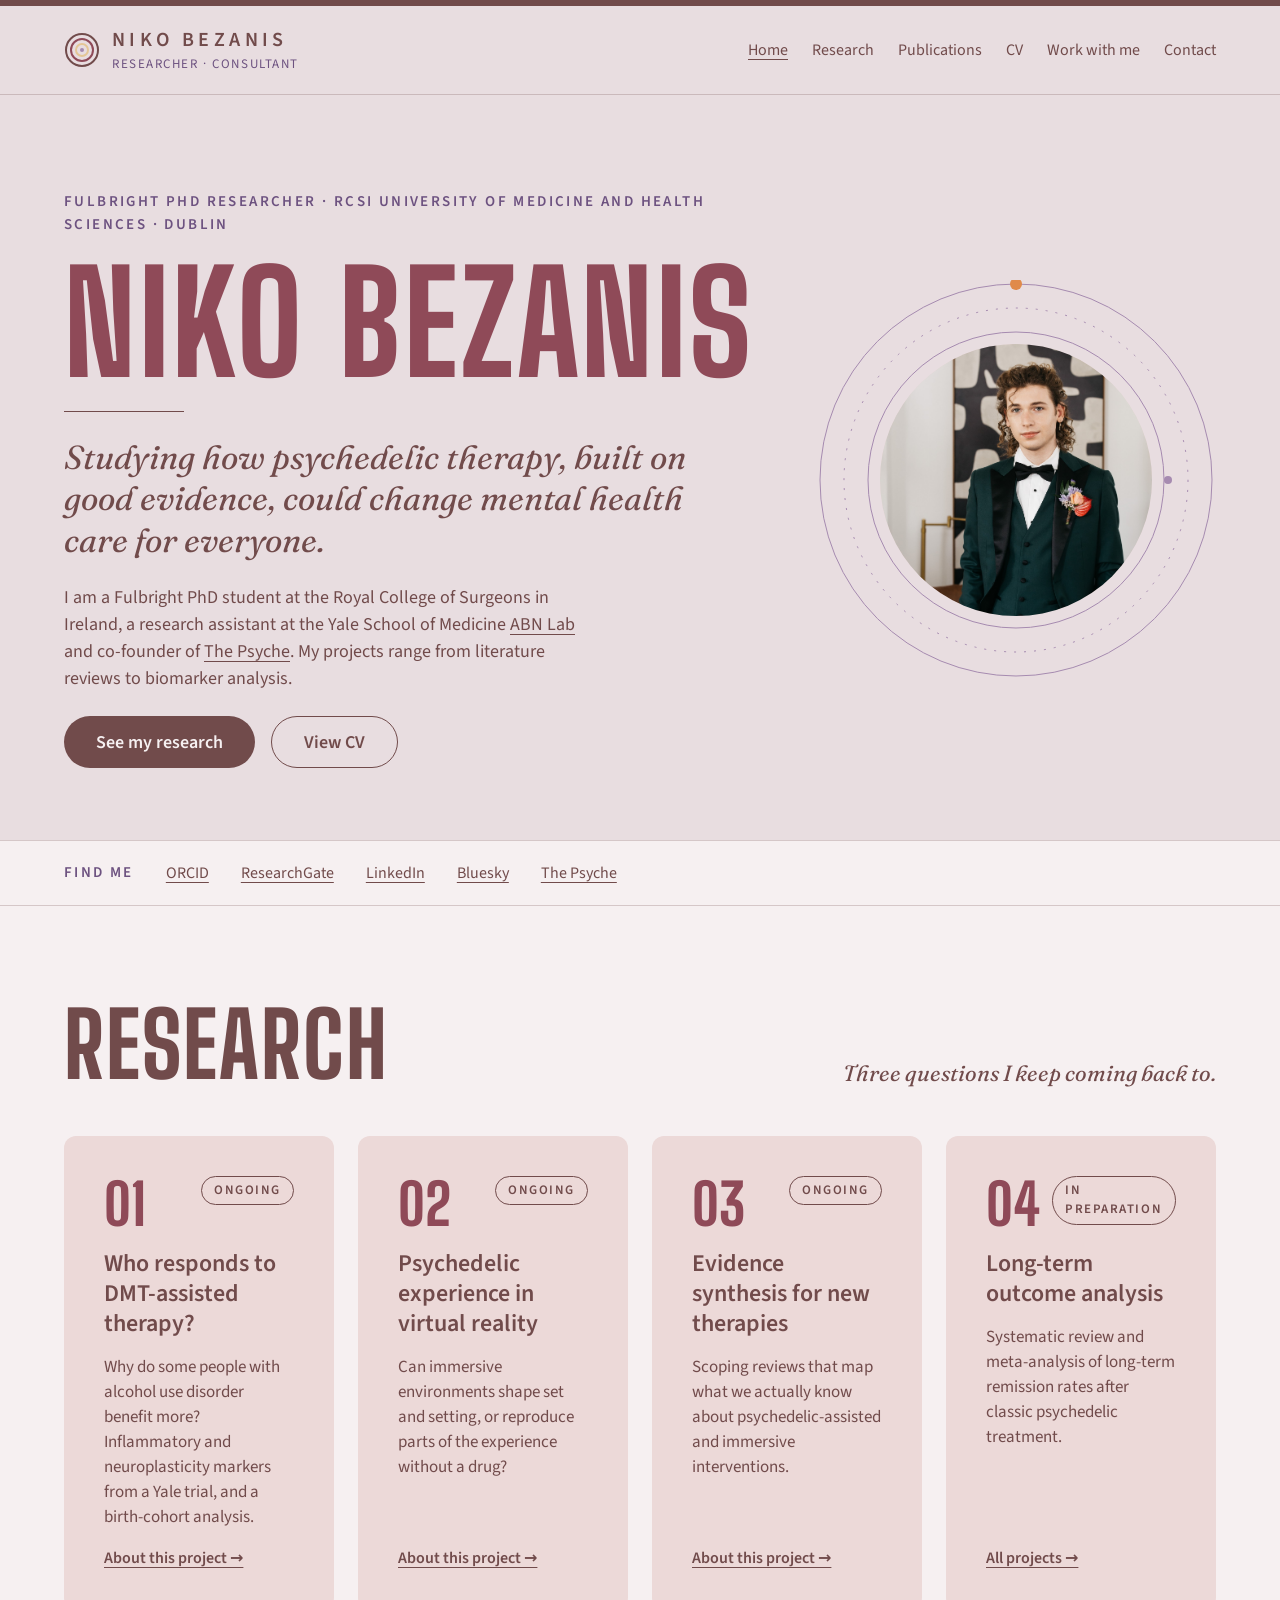
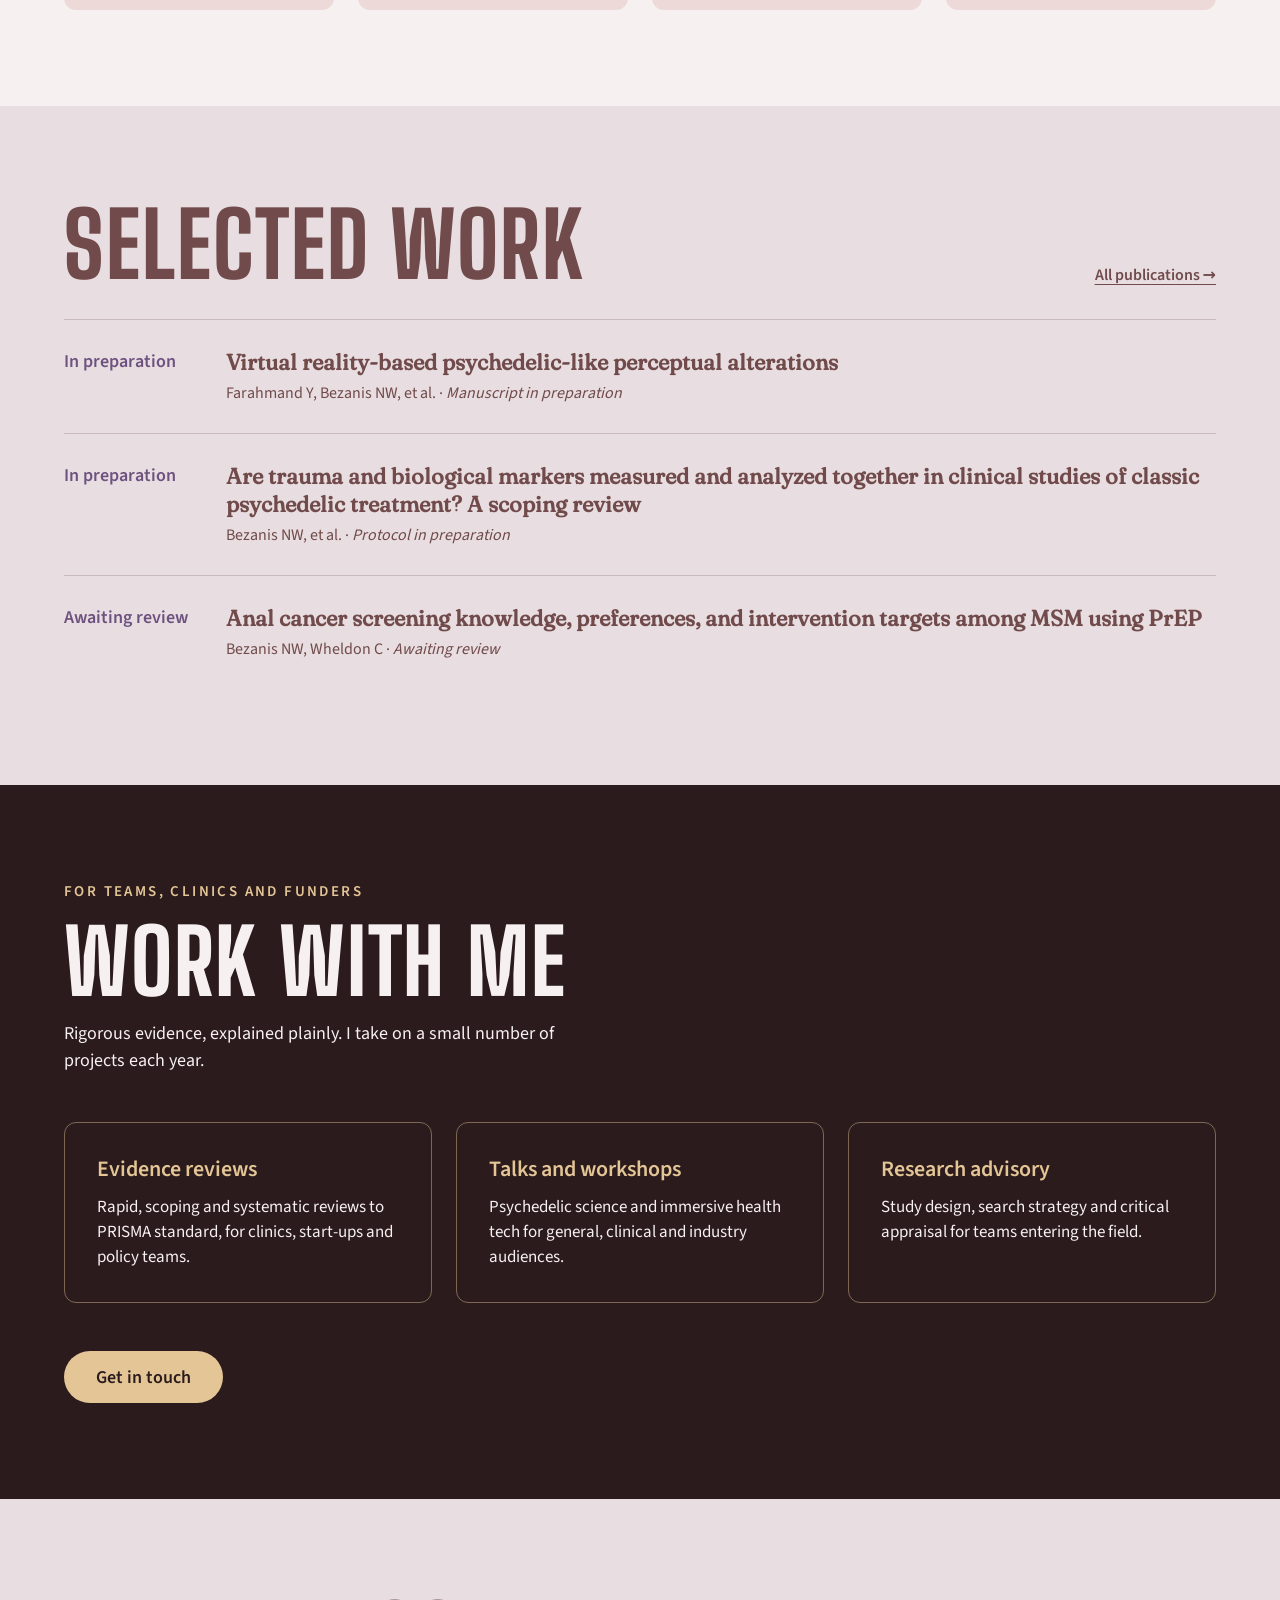
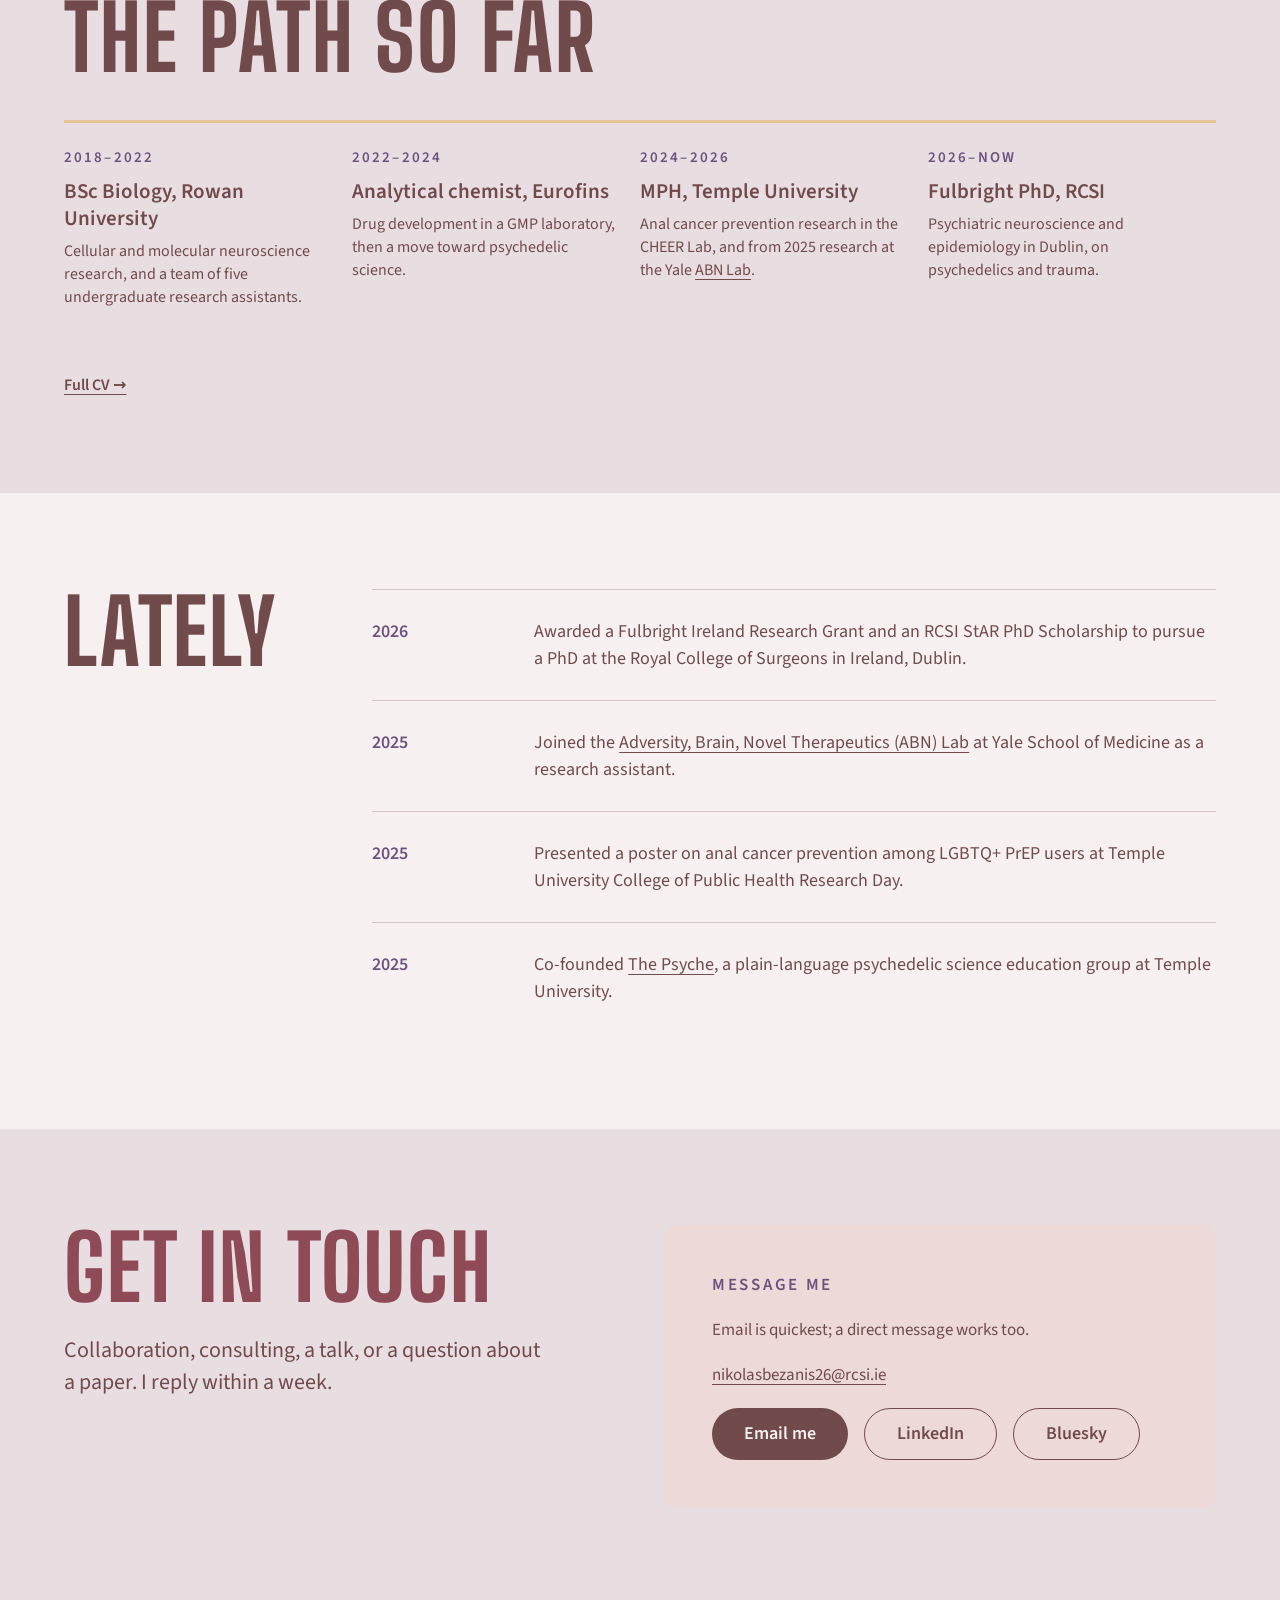
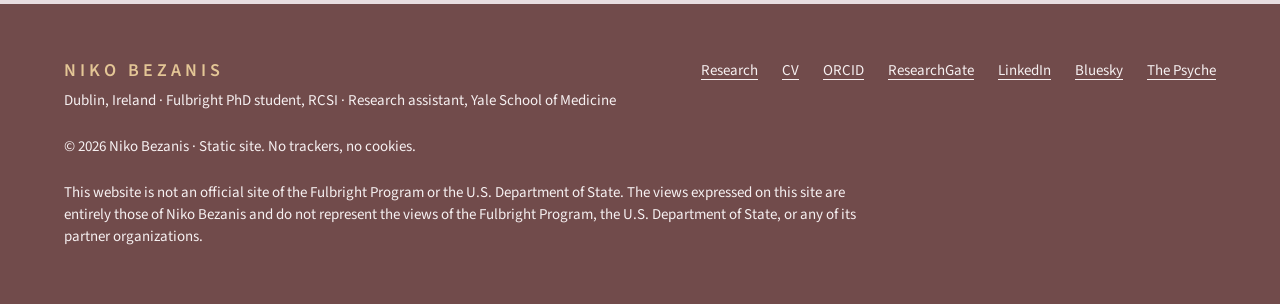
==== index.html @ 5fc147e3 "Publish 2026-11-17 edits: day-only theme, email, ABN links, CV updates" ====
<!doctype html>
<html lang="en">
<head>
<meta charset="utf-8">
<meta name="viewport" content="width=device-width, initial-scale=1">
<title>Niko Bezanis | Psychedelic science PhD researcher, RCSI</title>
<meta name="description" content="Niko Bezanis is a Fulbright PhD researcher at RCSI Dublin studying psychedelic therapy, trauma and biological markers of treatment response. Research, publications, CV and contact.">
<meta property="og:type" content="profile">
<meta property="og:title" content="Niko Bezanis | Fulbright PhD researcher, RCSI Dublin">
<meta property="og:description" content="Research on psychedelic therapy, trauma and biological markers of treatment response.">
<meta property="og:image" content="https://bezanisniko-del.github.io/portrait.jpg">
<link rel="canonical" href="https://bezanisniko-del.github.io/">
<meta property="og:url" content="https://bezanisniko-del.github.io/">
<meta property="og:site_name" content="Niko Bezanis">
<meta name="twitter:card" content="summary">
<link rel="icon" href="favicon.svg" type="image/svg+xml">
<link rel="icon" href="data:image/svg+xml,%3Csvg xmlns='http://www.w3.org/2000/svg' viewBox='0 0 36 36'%3E%3Ccircle cx='18' cy='18' r='16' fill='none' stroke='%23714b4b' stroke-width='3'/%3E%3Ccircle cx='18' cy='18' r='10' fill='none' stroke='%238f4a58' stroke-width='3'/%3E%3Ccircle cx='18' cy='18' r='4' fill='%23a68bb0'/%3E%3C/svg%3E">
<link rel="stylesheet" href="style.css">
<script type="application/ld+json">
{
  "@context": "https://schema.org",
  "@type": "ProfilePage",
  "url": "https://bezanisniko-del.github.io/",
  "dateModified": "2026-11-21",
  "mainEntity": {
  "@type": "Person",
  "@id": "https://bezanisniko-del.github.io/#person",
  "name": "Niko Bezanis",
  "url": "https://bezanisniko-del.github.io/",
  "image": "https://bezanisniko-del.github.io/portrait.jpg",
  "jobTitle": "Fulbright PhD researcher",
  "description": "PhD researcher in psychiatric neuroscience and epidemiology, studying psychedelic therapy, trauma and biological markers of treatment response.",
  "affiliation": [
    { "@type": "CollegeOrUniversity", "name": "RCSI University of Medicine and Health Sciences", "address": "Dublin, Ireland" },
    { "@type": "CollegeOrUniversity", "name": "Yale School of Medicine" }
  ],
  "alumniOf": [
    { "@type": "CollegeOrUniversity", "name": "Temple University" },
    { "@type": "CollegeOrUniversity", "name": "Rowan University" }
  ],
  "alternateName": "Nikolas Bezanis",
  "award": ["Fulbright Ireland Research Grant (2026)", "RCSI StAR (Strategic Academic Recruitment) PhD Scholarship (2026)"],
  "knowsAbout": ["Psychedelic-assisted therapy", "Alcohol use disorder", "Trauma", "Biomarkers", "Evidence synthesis", "Virtual reality", "Public health"],
  "identifier": "https://orcid.org/0009-0000-7586-2375",
  "email": "nikolasbezanis26@rcsi.ie",
  "sameAs": [
    "https://orcid.org/0009-0000-7586-2375",
    "https://www.researchgate.net/profile/Niko-Bezanis-2",
    "https://www.linkedin.com/in/nikobezanis/",
    "https://bsky.app/profile/nikob8.bsky.social",
    "https://www.thepsyche.org/"
  ]
  }
}
</script>
</head>
<body>
<a class="skip" href="#main">Skip to content</a>
<div class="stripe"></div>
<header class="site-header">
<nav aria-label="Main" class="wrap">
<a class="brand" href="index.html">
<svg width="36" height="36" viewBox="0 0 36 36" aria-hidden="true"><circle cx="18" cy="18" r="16" fill="none" stroke="currentColor" stroke-width="2"/><circle cx="18" cy="18" r="11" fill="none" stroke="#8f4a58" stroke-width="2"/><circle cx="18" cy="18" r="6" fill="none" stroke="#e4c696" stroke-width="2"/><circle cx="18" cy="18" r="2" fill="#a68bb0"/></svg>
<span><b>Niko Bezanis</b><small>Researcher · Consultant</small></span>
</a>
<div class="nav-links">
<a href="index.html" aria-current="page">Home</a>
<a href="research.html">Research</a>
<a href="research.html#publications">Publications</a>
<a href="cv.html">CV</a>
<a href="#work-with-me">Work with me</a>
<a href="#contact">Contact</a>
</div>
</nav>
</header>

<main id="main">
<section aria-labelledby="hero-name" class="wrap hero">
<div class="hero-text stack">
<p class="eyebrow">Fulbright PhD researcher · RCSI University of Medicine and Health Sciences · Dublin</p>
<h1 id="hero-name" class="display name">Niko Bezanis</h1>
<div class="rule"></div>
<p class="lede" style="max-width:640px">Studying how psychedelic therapy, built on good evidence, could change mental health care for everyone.</p>
<p style="max-width:540px">I am a Fulbright PhD student at the Royal College of Surgeons in Ireland, a research assistant at the Yale School of Medicine <a href="https://medicine.yale.edu/lab/abn">ABN Lab</a> and co-founder of <a href="https://www.thepsyche.org/">The Psyche</a>. My projects range from literature reviews to biomarker analysis.</p>
<div class="btn-row">
<a class="btn" href="research.html">See my research</a>
<a class="btn ghost" href="cv.html">View CV</a>
</div>
</div>
<div class="rings">
<div>
<svg viewBox="0 0 400 400" aria-hidden="true"><circle cx="200" cy="200" r="196" fill="none" stroke="#a68bb0" stroke-width="1"/><circle cx="200" cy="200" r="172" fill="none" stroke="#a68bb0" stroke-width="1" stroke-dasharray="2 8"/><circle cx="200" cy="200" r="148" fill="none" stroke="#a68bb0" stroke-width="1"/><circle cx="200" cy="4" r="6" fill="#e08a4a"/><circle cx="352" cy="200" r="4" fill="#a68bb0"/></svg>
<img src="portrait.jpg" alt="Portrait of Niko Bezanis in a green tuxedo" width="272" height="272">
</div>
</div>
</section>

<section aria-label="Where to find me" class="band find">
<div class="wrap">
<span class="eyebrow">Find me</span>
<a href="https://orcid.org/0009-0000-7586-2375">ORCID</a>
<a href="https://www.researchgate.net/profile/Niko-Bezanis-2">ResearchGate</a>
<a href="https://www.linkedin.com/in/nikobezanis/">LinkedIn</a>
<a href="https://bsky.app/profile/nikob8.bsky.social">Bluesky</a>
<a href="https://www.thepsyche.org/">The Psyche</a>
</div>
</section>

<section aria-labelledby="themes" class="band">
<div class="wrap pad stack" style="gap:48px">
<div class="sec-head">
<h2 id="themes" class="display">Research</h2>
<p class="serif" style="max-width:460px;font-style:italic;font-size:22px;line-height:30px">Three questions I keep coming back to.</p>
</div>
<div class="grid">
<article class="card lift">
<div class="card-top"><span class="num">01</span><span class="pill">Ongoing</span></div>
<h3>Who responds to DMT-assisted therapy?</h3>
<p>Why do some people with alcohol use disorder benefit more? Inflammatory and neuroplasticity markers from a Yale trial, and a birth-cohort analysis.</p>
<a class="more" href="research.html#dmt">About this project →</a>
</article>
<article class="card lift">
<div class="card-top"><span class="num">02</span><span class="pill">Ongoing</span></div>
<h3>Psychedelic experience in virtual reality</h3>
<p>Can immersive environments shape set and setting, or reproduce parts of the experience without a drug?</p>
<a class="more" href="research.html#vr">About this project →</a>
</article>
<article class="card lift">
<div class="card-top"><span class="num">03</span><span class="pill">Ongoing</span></div>
<h3>Evidence synthesis for new therapies</h3>
<p>Scoping reviews that map what we actually know about psychedelic-assisted and immersive interventions.</p>
<a class="more" href="research.html#trauma">About this project →</a>
</article>
<article class="card lift">
<div class="card-top"><span class="num">04</span><span class="pill">In preparation</span></div>
<h3>Long-term outcome analysis</h3>
<p>Systematic review and meta-analysis of long-term remission rates after classic psychedelic treatment.</p>
<a class="more" href="research.html">All projects →</a>
</article>
</div>
</div>
</section>

<section aria-labelledby="pubs" class="wrap pad stack" style="gap:32px">
<div class="sec-head">
<h2 id="pubs" class="display">Selected work</h2>
<a class="more" href="research.html#publications">All publications →</a>
</div>
<ol class="plain rows">
<li><span class="when">In preparation</span><div class="what"><h3 class="pub-title">Virtual reality-based psychedelic-like perceptual alterations</h3><span class="meta">Farahmand Y, Bezanis NW, et al. · <em>Manuscript in preparation</em></span></div></li>
<li><span class="when">In preparation</span><div class="what"><h3 class="pub-title">Are trauma and biological markers measured and analyzed together in clinical studies of classic psychedelic treatment? A scoping review</h3><span class="meta">Bezanis NW, et al. · <em>Protocol in preparation</em></span></div></li>
<li><span class="when">Awaiting review</span><div class="what"><h3 class="pub-title">Anal cancer screening knowledge, preferences, and intervention targets among MSM using PrEP</h3><span class="meta">Bezanis NW, Wheldon C · <em>Awaiting review</em></span></div></li>
</ol>
</section>

<section id="work-with-me" aria-labelledby="work" class="deep">
<div class="wrap pad stack" style="gap:48px">
<div class="stack" style="gap:16px;max-width:720px">
<p class="eyebrow">For teams, clinics and funders</p>
<h2 id="work" class="display">Work with me</h2>
<p style="max-width:540px">Rigorous evidence, explained plainly. I take on a small number of projects each year.</p>
</div>
<div class="grid">
<div class="box"><h3>Evidence reviews</h3><p>Rapid, scoping and systematic reviews to PRISMA standard, for clinics, start-ups and policy teams.</p></div>
<div class="box"><h3>Talks and workshops</h3><p>Psychedelic science and immersive health tech for general, clinical and industry audiences.</p></div>
<div class="box"><h3>Research advisory</h3><p>Study design, search strategy and critical appraisal for teams entering the field.</p></div>
</div>
<div class="btn-row"><a class="btn" href="#contact">Get in touch</a></div>
</div>
</section>

<section aria-labelledby="journey" class="wrap pad stack" style="gap:40px">
<h2 id="journey" class="display">The path so far</h2>
<div class="path">
<div><span class="eyebrow">2018–2022</span><h3>BSc Biology, Rowan University</h3><p>Cellular and molecular neuroscience research, and a team of five undergraduate research assistants.</p></div>
<div><span class="eyebrow">2022–2024</span><h3>Analytical chemist, Eurofins</h3><p>Drug development in a GMP laboratory, then a move toward psychedelic science.</p></div>
<div><span class="eyebrow">2024–2026</span><h3>MPH, Temple University</h3><p>Anal cancer prevention research in the CHEER Lab, and from 2025 research at the Yale <a href="https://medicine.yale.edu/lab/abn">ABN Lab</a>.</p></div>
<div><span class="eyebrow">2026–now</span><h3>Fulbright PhD, RCSI</h3><p>Psychiatric neuroscience and epidemiology in Dublin, on psychedelics and trauma.</p></div>
</div>
<a class="more" href="cv.html">Full CV →</a>
</section>

<section aria-labelledby="news" class="band">
<div class="wrap pad cv-sec">
<h2 id="news" class="display">Lately</h2>
<ol class="plain rows">
<li><span class="when">2026</span><div class="what"><span>Awarded a Fulbright Ireland Research Grant and an RCSI StAR PhD Scholarship to pursue a PhD at the Royal College of Surgeons in Ireland, Dublin.</span></div></li>
<li><span class="when">2025</span><div class="what"><span>Joined the <a href="https://medicine.yale.edu/lab/abn">Adversity, Brain, Novel Therapeutics (ABN) Lab</a> at Yale School of Medicine as a research assistant.</span></div></li>
<li><span class="when">2025</span><div class="what"><span>Presented a poster on anal cancer prevention among LGBTQ+ PrEP users at Temple University College of Public Health Research Day.</span></div></li>
<li><span class="when">2025</span><div class="what"><span>Co-founded <a href="https://www.thepsyche.org/">The Psyche</a>, a plain-language psychedelic science education group at Temple University.</span></div></li>
</ol>
</div>
</section>

<section id="contact" aria-labelledby="contact-h" class="wrap pad contact">
<div class="stack" style="gap:24px">
<h2 id="contact-h" class="display" style="color:var(--head)">Get in touch</h2>
<p style="font-size:22px;line-height:32px;max-width:480px">Collaboration, consulting, a talk, or a question about a paper. I reply within a week.</p>
</div>
<div class="card">
<p class="eyebrow">Message me</p>
<p>Email is quickest; a direct message works too.</p>
<p><a href="mailto:nikolasbezanis26@rcsi.ie">nikolasbezanis26@rcsi.ie</a></p>
<div class="btn-row">
<a class="btn" href="mailto:nikolasbezanis26@rcsi.ie">Email me</a>
<a class="btn ghost" href="https://www.linkedin.com/in/nikobezanis/">LinkedIn</a>
<a class="btn ghost" href="https://bsky.app/profile/nikob8.bsky.social">Bluesky</a>
</div>
</div>
</section>
</main>

<footer>
<div class="wrap">
<div class="stack" style="gap:8px">
<b>Niko Bezanis</b>
<span>Dublin, Ireland · Fulbright PhD student, RCSI · Research assistant, Yale School of Medicine</span>
</div>
<div class="links">
<a href="research.html">Research</a><a href="cv.html">CV</a><a href="https://orcid.org/0009-0000-7586-2375">ORCID</a><a href="https://www.researchgate.net/profile/Niko-Bezanis-2">ResearchGate</a><a href="https://www.linkedin.com/in/nikobezanis/">LinkedIn</a><a href="https://bsky.app/profile/nikob8.bsky.social">Bluesky</a><a href="https://www.thepsyche.org/">The Psyche</a>
</div>
<span class="full">© 2026 Niko Bezanis · Static site. No trackers, no cookies.</span>
<span class="full">This website is not an official site of the Fulbright Program or the U.S. Department of State. The views expressed on this site are entirely those of Niko Bezanis and do not represent the views of the Fulbright Program, the U.S. Department of State, or any of its partner organizations.</span>
</div>
</footer>
<script src="site.js"></script>
</body>
</html>
---- style.css ----
/* Niko Bezanis academic site. Psyche palette; light theme only. */
@font-face{font-family:'Big Shoulders Display';font-weight:800;font-display:swap;src:url(fonts/big-shoulders-display-800.woff2) format('woff2')}
@font-face{font-family:'Fraunces';font-style:normal;font-weight:400;font-display:swap;src:url(fonts/fraunces.woff2) format('woff2')}
@font-face{font-family:'Fraunces';font-style:italic;font-weight:400;font-display:swap;src:url(fonts/fraunces-italic.woff2) format('woff2')}
@font-face{font-family:'Source Sans 3';font-weight:400 600;font-display:swap;src:url(fonts/source-sans-3.woff2) format('woff2')}

:root{
  --bg:#e8dde0;--band:#f6f0f1;--panel:#ecd9d8;--ink:#714b4b;--head:#8f4a58;--accent:#6d5280;
  --hair:rgba(113,75,75,.25);--stripe:#714b4b;--btn-bg:#714b4b;--btn-ink:#f6f0f1;
  --deep:#2b1b1d;--deep-ink:#f6f0f1;--foot-bg:#714b4b;
  --display:'Big Shoulders Display',Impact,sans-serif;--serif:Fraunces,Georgia,serif;
  color-scheme:light;
}

*{box-sizing:border-box}
html{scroll-behavior:smooth}
body{margin:0;background:var(--bg);color:var(--ink);font:400 18px/1.5 'Source Sans 3',system-ui,sans-serif;transition:background-color .3s ease,color .3s ease}
a{color:inherit;text-underline-offset:4px;text-decoration-thickness:1px}
a:hover{text-decoration-thickness:2px}
a:focus-visible,button:focus-visible{outline:3px solid var(--accent);outline-offset:3px}
h1,h2,h3,p,ul,ol{margin:0}
ul.plain,ol.plain{list-style:none;padding:0}
[hidden]{display:none!important}
.wrap{max-width:1200px;margin:0 auto;padding-left:24px;padding-right:24px}
.pad{padding-top:96px;padding-bottom:96px}
.band{background:var(--band)}
.stack{display:flex;flex-direction:column}
.skip{position:absolute;left:-9999px}
.skip:focus{left:16px;top:16px;z-index:10;background:var(--btn-bg);color:var(--btn-ink);padding:12px 20px;border-radius:999px}

/* type */
.display{font-family:var(--display);font-weight:800;line-height:.95;letter-spacing:.02em;text-transform:uppercase}
h1.display{font-size:clamp(56px,8.5vw,120px);color:var(--head)}
h1.display.name{font-size:clamp(72px,11vw,150px);line-height:.9}
h2.display{font-size:clamp(48px,7vw,100px)}
h2.display.small{font-size:40px}
.eyebrow{font-size:15px;letter-spacing:.16em;text-transform:uppercase;font-weight:600;color:var(--accent)}
.serif{font-family:var(--serif)}
.lede{font-family:var(--serif);font-style:italic;font-size:clamp(24px,2.6vw,34px);line-height:1.25}
.accent{color:var(--accent);font-weight:600}
.more{font-weight:600;font-size:16px}
.pill{align-self:flex-start;font-size:13px;letter-spacing:.12em;text-transform:uppercase;font-weight:600;padding:4px 12px;border-radius:999px;border:1px solid var(--ink)}

/* header */
.stripe{height:6px;background:var(--stripe)}
.site-header{border-bottom:1px solid var(--hair)}
.site-header nav{min-height:88px;padding-top:16px;padding-bottom:16px;display:flex;flex-wrap:wrap;align-items:center;justify-content:space-between;gap:16px 24px}
.brand{text-decoration:none;display:flex;align-items:center;gap:12px}
.brand b{display:block;font-weight:600;font-size:20px;letter-spacing:.22em;text-transform:uppercase}
.brand small{display:block;font-size:13px;letter-spacing:.12em;text-transform:uppercase;color:var(--accent)}
.nav-links{display:flex;flex-wrap:wrap;align-items:center;gap:4px 24px;font-size:16px}
.nav-links a{text-decoration:none;padding:10px 0}
.nav-links a:hover,.nav-links a[aria-current]{text-decoration:underline}

/* buttons */
.btn{min-height:52px;padding:0 32px;border-radius:999px;background:var(--btn-bg);color:var(--btn-ink);text-decoration:none;font-weight:600;display:inline-flex;align-items:center;justify-content:center;transition:transform .25s ease}
.btn.ghost{background:transparent;color:inherit;border:1px solid currentColor}
.btn:hover,.lift:hover{transform:translateY(-3px)}
.lift{transition:transform .25s ease}
.btn-row{display:flex;flex-wrap:wrap;gap:16px}

/* home hero */
.hero{padding-top:96px;padding-bottom:72px;display:flex;flex-wrap:wrap;align-items:center;gap:48px}
.hero-text{flex:999 1 560px;min-width:0;gap:24px}
.rule{width:120px;height:1px;background:var(--ink)}
.rule.thick{width:160px;height:4px;border-radius:4px;background:var(--accent)}
.rings{flex:1 1 340px;display:flex;justify-content:center}
.rings>div{position:relative;width:min(400px,80vw);aspect-ratio:1}
.rings svg{position:absolute;inset:0;width:100%;height:100%;transition:transform 1.2s cubic-bezier(.2,.7,.2,1)}
.rings:hover svg{transform:rotate(18deg)}
.rings img{position:absolute;inset:16%;width:68%;height:68%;border-radius:50%;object-fit:cover;object-position:50% 24%;background:var(--panel)}
.find{border-top:1px solid var(--hair);border-bottom:1px solid var(--hair)}
.find .wrap{padding-top:20px;padding-bottom:20px;display:flex;flex-wrap:wrap;align-items:center;gap:8px 32px;font-size:16px}

/* sections */
.sec-head{display:flex;flex-wrap:wrap;align-items:flex-end;justify-content:space-between;gap:24px}
.grid{display:grid;grid-template-columns:repeat(auto-fit,minmax(260px,1fr));gap:24px}
.card{background:var(--panel);border-radius:12px;padding:40px;display:flex;flex-direction:column;gap:16px}
.card h3{font-size:24px;line-height:30px;font-weight:600}
.card p{font-size:17px;line-height:25px}
.card .num{font-family:var(--display);font-weight:800;font-size:57px;line-height:1;color:var(--head)}
.card-top{display:flex;justify-content:space-between;align-items:center;gap:12px}
.card .more{margin-top:auto}

/* lists: publications, CV rows, news */
.rows>li{border-top:1px solid var(--hair);padding:28px 0;display:flex;flex-wrap:wrap;gap:8px 32px}
.rows .when{flex:0 0 130px;font-weight:600;color:var(--accent)}
.rows .when small{display:block;font-size:13px;letter-spacing:.1em;text-transform:uppercase;font-weight:400;color:var(--ink);padding-top:6px}
.rows .what{flex:999 1 420px;min-width:0;display:flex;flex-direction:column;gap:6px}
.pub-title{font-family:var(--serif);font-size:24px;line-height:31px;font-weight:400}
.rows .meta{font-size:16px;line-height:23px}
.rows p{font-size:16px;line-height:24px;max-width:760px}
.rows h3{font-size:22px;line-height:28px;font-weight:600}
.rows .org{font-family:var(--serif);font-style:italic;font-size:21px;line-height:28px}
.filters{display:flex;flex-wrap:wrap;gap:12px}
.filters button{min-height:44px;padding:0 20px;border-radius:999px;border:1px solid var(--ink);background:transparent;color:var(--ink);font:600 16px/1 'Source Sans 3',sans-serif;cursor:pointer}
.filters button[aria-pressed=true]{background:var(--ink);color:var(--bg)}
.filters button span{font-weight:400}

/* work with me */
.deep{background:var(--deep);color:var(--deep-ink)}
.deep .eyebrow{color:#e4c696}
.deep h2{color:#f6f0f1}
.deep .box{border:1px solid rgba(228,198,150,.45);border-radius:12px;padding:32px;display:flex;flex-direction:column;gap:12px}
.deep .box h3{font-size:22px;line-height:28px;font-weight:600;color:#e4c696}
.deep .box p{font-size:17px;line-height:25px}
.deep .btn{background:#e4c696;color:#2b1b1d}

/* path */
.path{display:grid;grid-template-columns:repeat(auto-fit,minmax(220px,1fr))}
.path>div{border-top:3px solid #e4c696;padding:24px 24px 24px 0;display:flex;flex-direction:column;gap:8px}
.path .eyebrow{letter-spacing:.14em}
.path h3{font-size:21px;line-height:27px;font-weight:600}
.path p{font-size:16px;line-height:23px}

/* research projects */
.project{background:var(--panel);border-radius:12px;border-top:6px solid var(--c,var(--head));padding:48px;display:flex;flex-wrap:wrap;gap:32px 48px}
.project>div:first-child{flex:1 1 260px;display:flex;flex-direction:column;gap:12px}
.project h2{font-family:var(--display);font-weight:800;font-size:28px;line-height:1;letter-spacing:.02em;text-transform:uppercase}
.project .facts{flex:2 1 420px;min-width:0;display:grid;grid-template-columns:repeat(auto-fit,minmax(200px,1fr));gap:24px}
.project h3{font-size:14px;letter-spacing:.12em;text-transform:uppercase;padding-bottom:6px}
.project p{font-size:17px;line-height:25px}

/* cv */
.cv-sec{display:flex;flex-wrap:wrap;gap:24px 48px}
.cv-sec>h2{flex:1 1 260px}
.cv-sec>ol{flex:999 1 600px;min-width:0}
.jump{display:flex;flex-wrap:wrap;gap:8px 24px;font-size:16px;font-weight:600;padding-bottom:16px;border-bottom:1px solid var(--hair)}
.cv-card{background:var(--panel);border-radius:12px;border-top:6px solid var(--c);padding:40px;display:flex;flex-direction:column;gap:16px}
.cv-card ul{padding-left:20px;display:flex;flex-direction:column;gap:10px;font-size:17px;line-height:25px}
.chips{display:flex;flex-wrap:wrap;gap:8px}
.chips span{font-size:15px;padding:6px 14px;border-radius:999px;border:1px solid var(--ink)}

/* contact + footer */
.contact{display:flex;flex-wrap:wrap;gap:48px;align-items:flex-start}
.contact>*{flex:1 1 400px}
.contact .card{padding:48px;gap:20px}
footer{background:var(--foot-bg);color:#f6f0f1}
footer .wrap{padding-top:56px;padding-bottom:56px;display:flex;flex-wrap:wrap;justify-content:space-between;gap:24px;font-size:15px;line-height:22px}
footer b{font-weight:600;letter-spacing:.22em;text-transform:uppercase;color:#e4c696;font-size:18px}
footer .links{display:flex;flex-wrap:wrap;gap:12px 24px}
footer .full{flex-basis:100%;max-width:820px}

@media (max-width:600px){
  .pad{padding-top:64px;padding-bottom:64px}
  .card,.project,.cv-card,.contact .card{padding:28px}
  .rows .when{flex-basis:100%}
}
@media (prefers-reduced-motion:reduce){
  html{scroll-behavior:auto}
  *,*::before,*::after{transition:none!important}
}
@media print{
  .site-header .nav-links,.btn-row,.jump,.skip{display:none}
  body{background:#fff;color:#000;font-size:11pt}
  .pad{padding-top:24px;padding-bottom:24px}
}
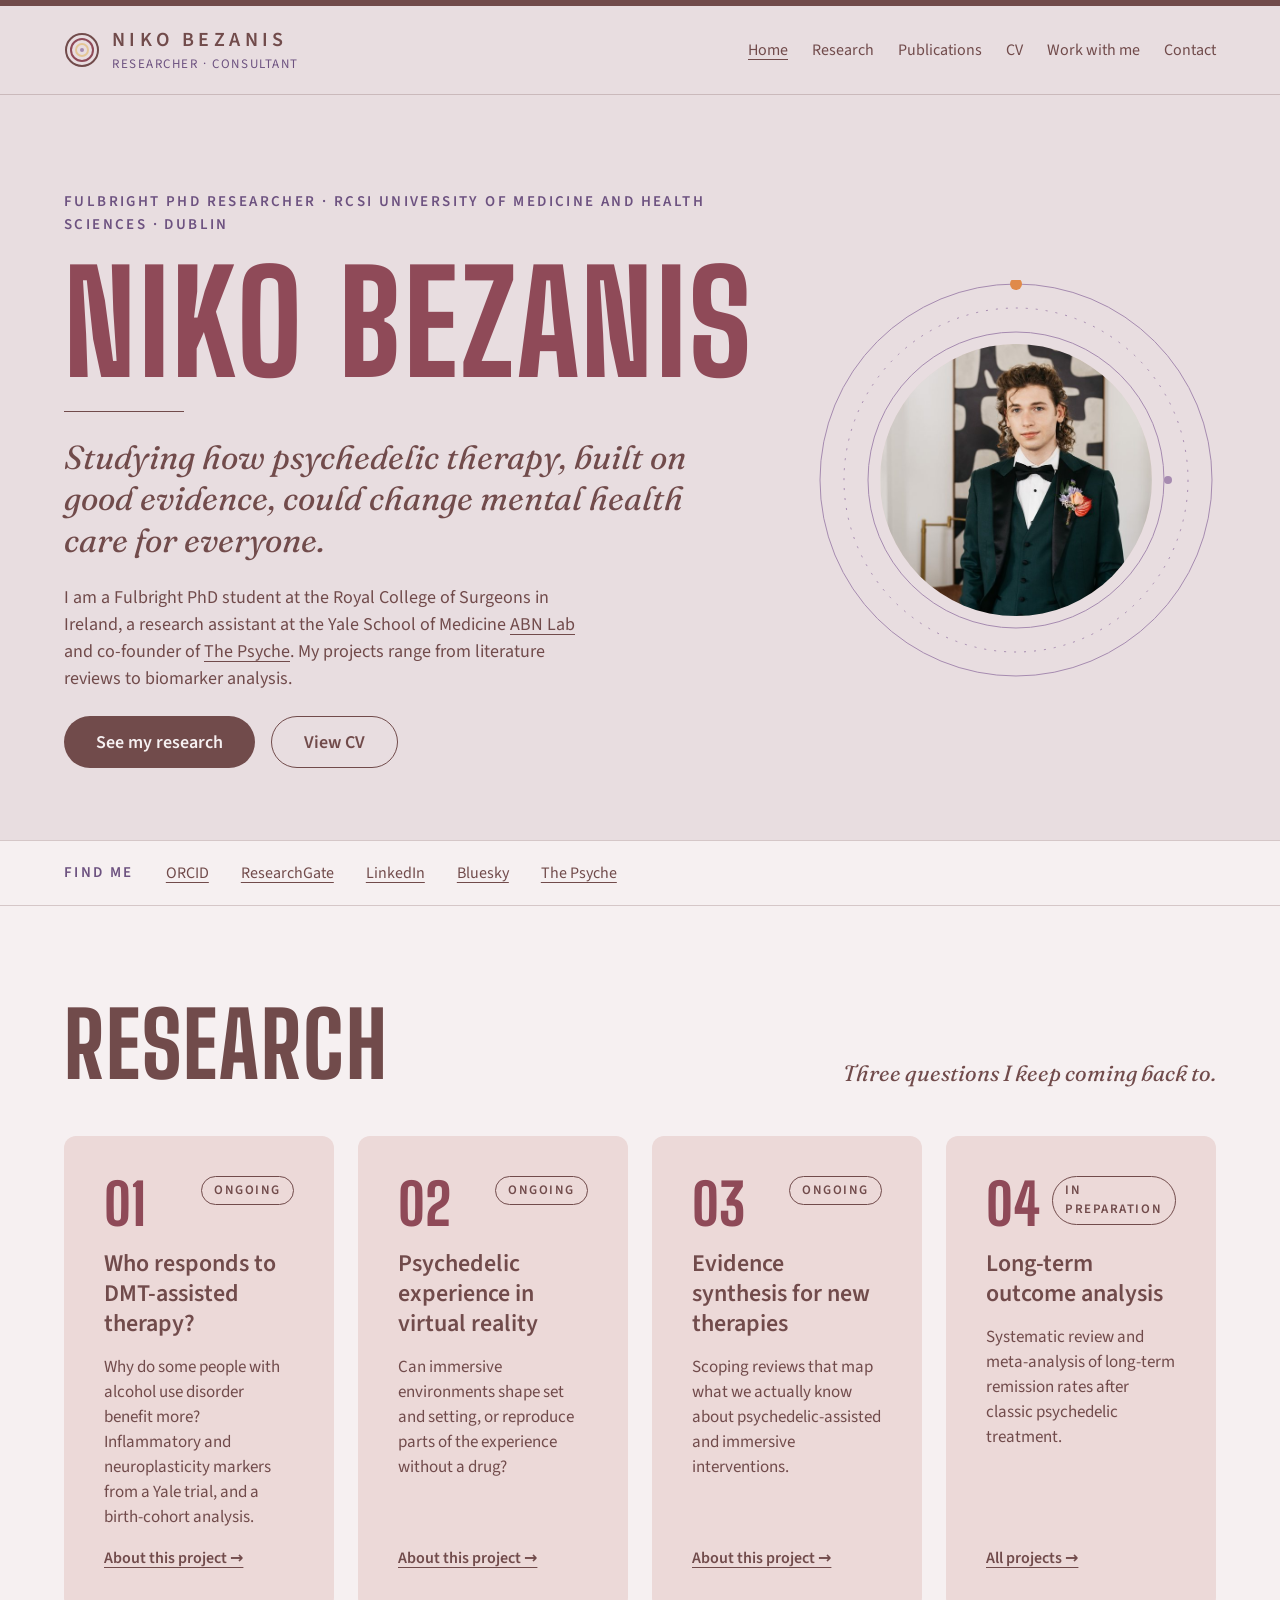
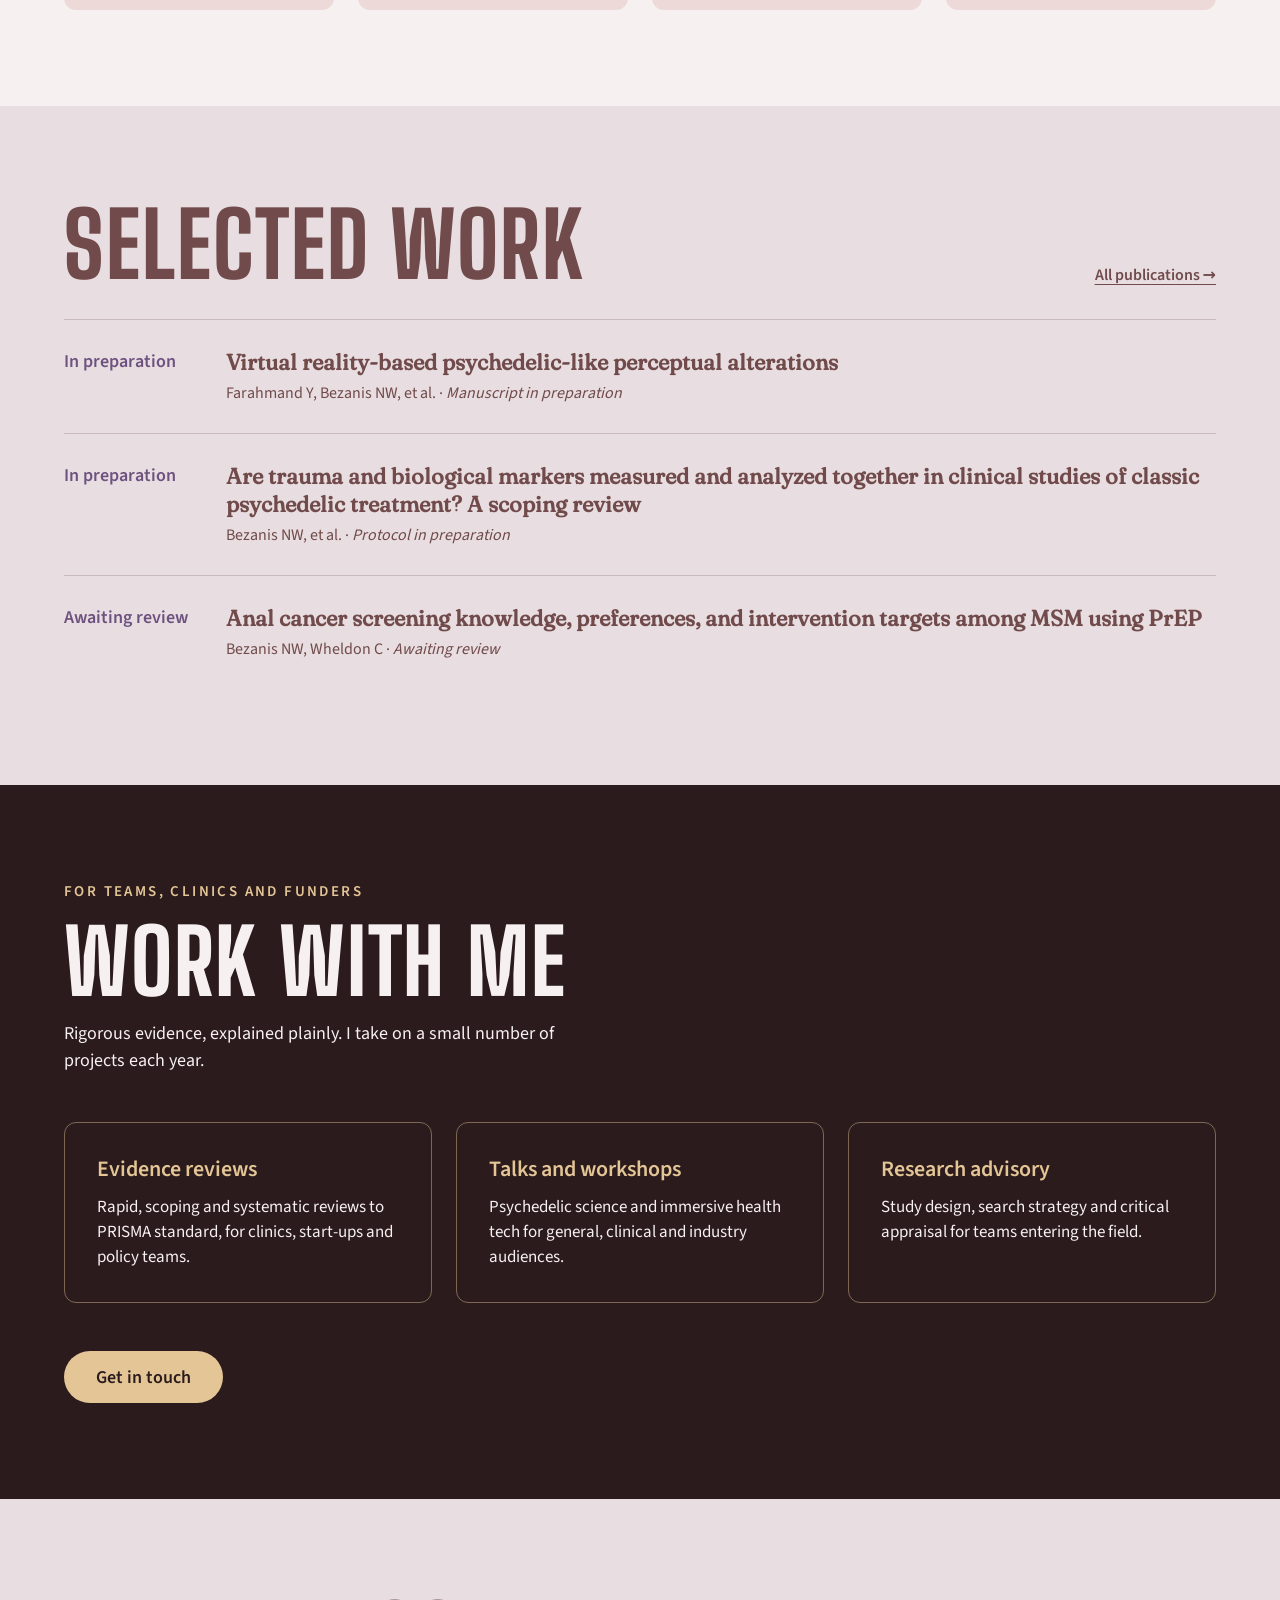
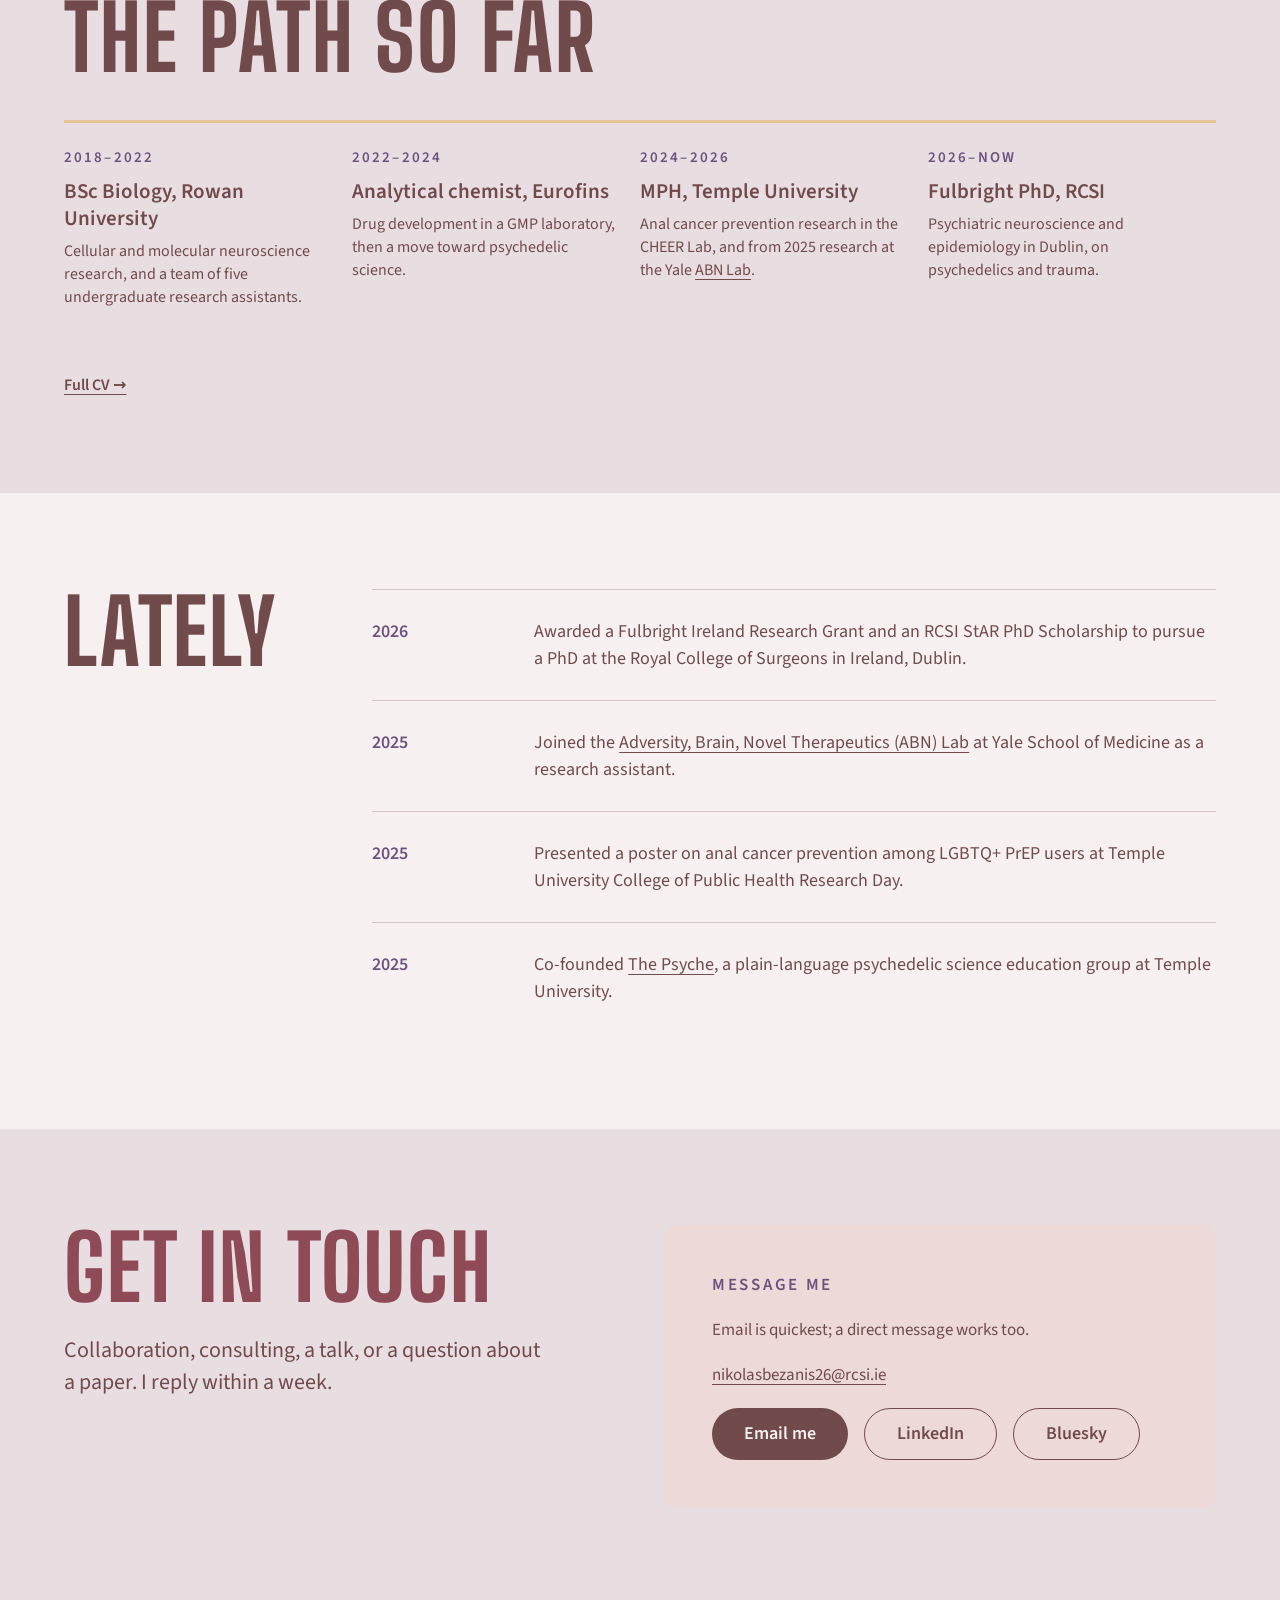
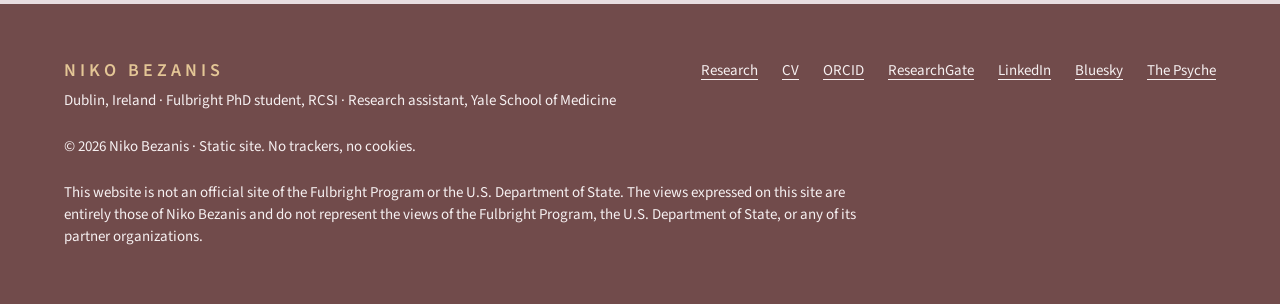
==== commit 2014ddd5: "Bing verification, 404 page, smaller portrait, IndexNow key, head cleanup" ====
--- a/index.html
+++ b/index.html
@@ -3,6 +3,7 @@
 <head>
 <meta charset="utf-8">
 <meta name="viewport" content="width=device-width, initial-scale=1">
+<meta name="msvalidate.01" content="EAAB6003C71E213A275896E9325D9247">
 <title>Niko Bezanis | Psychedelic science PhD researcher, RCSI</title>
 <meta name="description" content="Niko Bezanis is a Fulbright PhD researcher at RCSI Dublin studying psychedelic therapy, trauma and biological markers of treatment response. Research, publications, CV and contact.">
 <meta property="og:type" content="profile">
@@ -14,7 +15,6 @@
 <meta property="og:site_name" content="Niko Bezanis">
 <meta name="twitter:card" content="summary">
 <link rel="icon" href="favicon.svg" type="image/svg+xml">
-<link rel="icon" href="data:image/svg+xml,%3Csvg xmlns='http://www.w3.org/2000/svg' viewBox='0 0 36 36'%3E%3Ccircle cx='18' cy='18' r='16' fill='none' stroke='%23714b4b' stroke-width='3'/%3E%3Ccircle cx='18' cy='18' r='10' fill='none' stroke='%238f4a58' stroke-width='3'/%3E%3Ccircle cx='18' cy='18' r='4' fill='%23a68bb0'/%3E%3C/svg%3E">
 <link rel="stylesheet" href="style.css">
 <script type="application/ld+json">
 {
